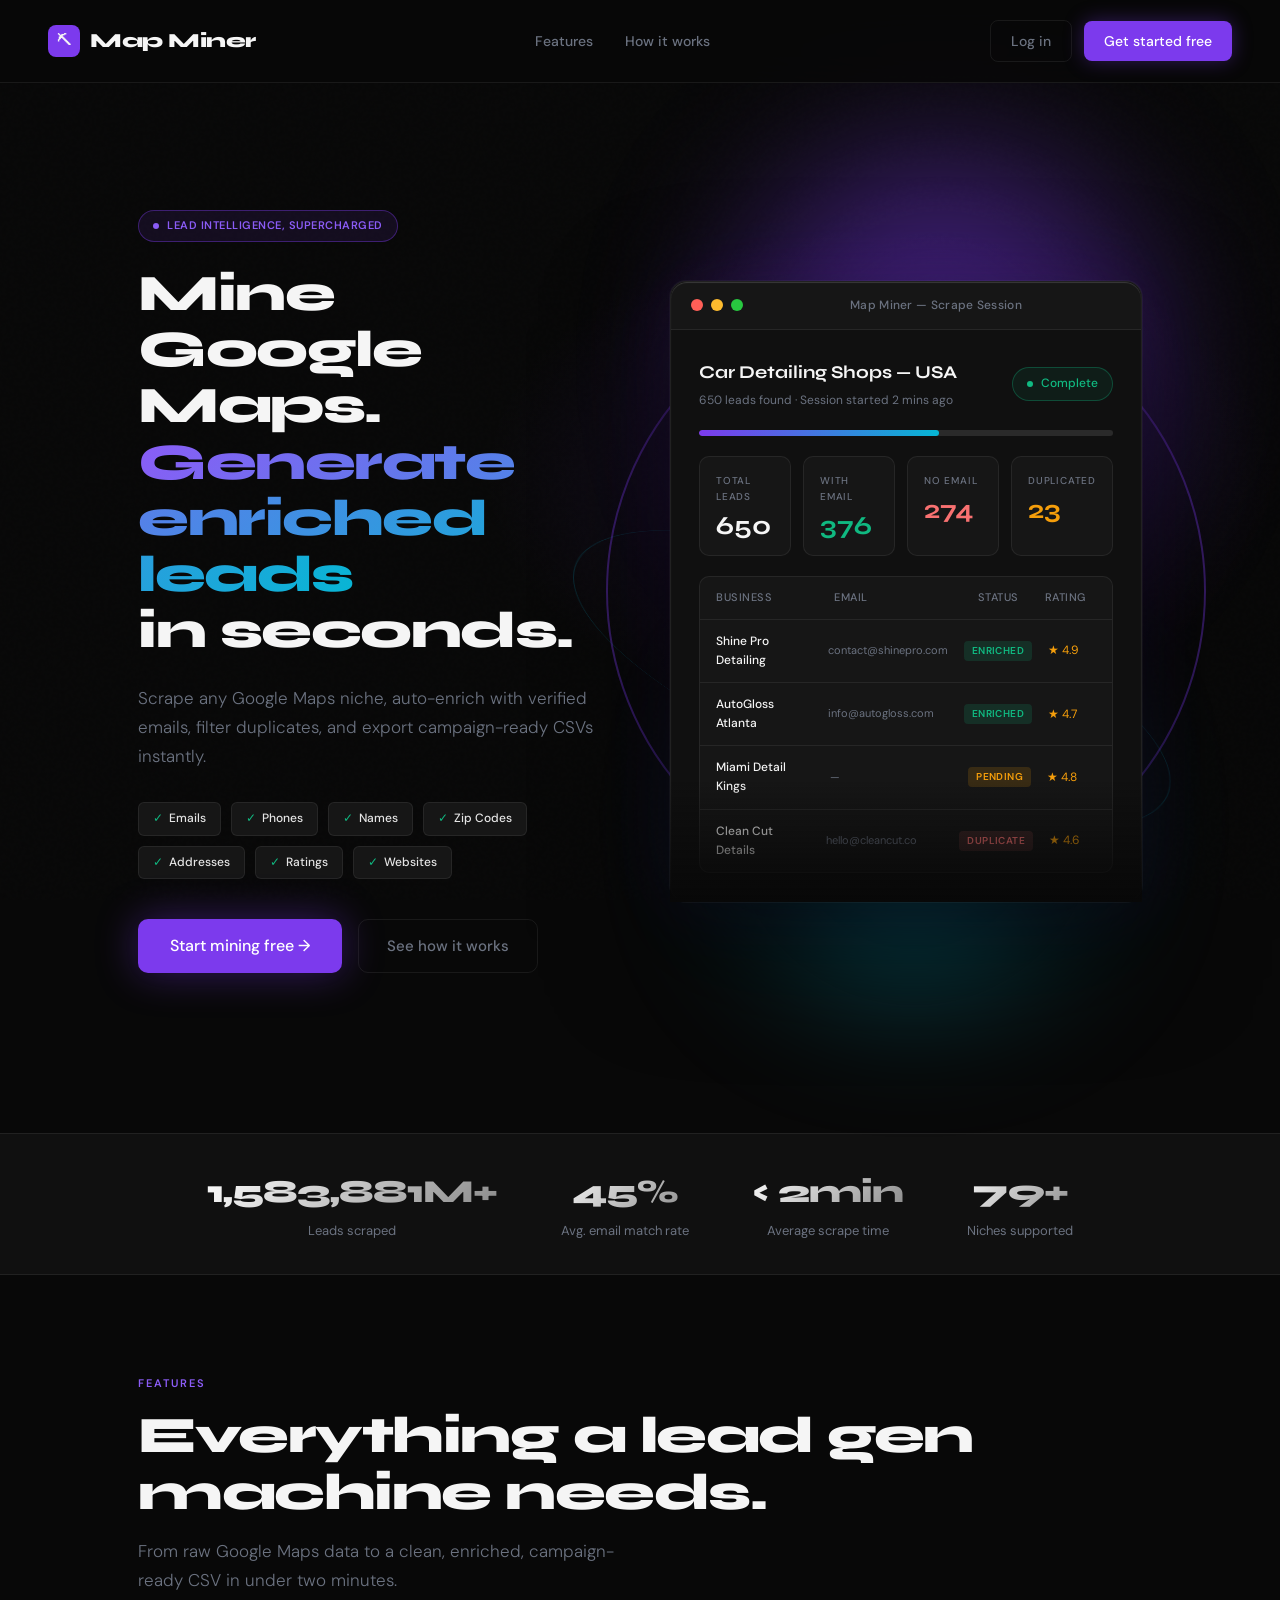
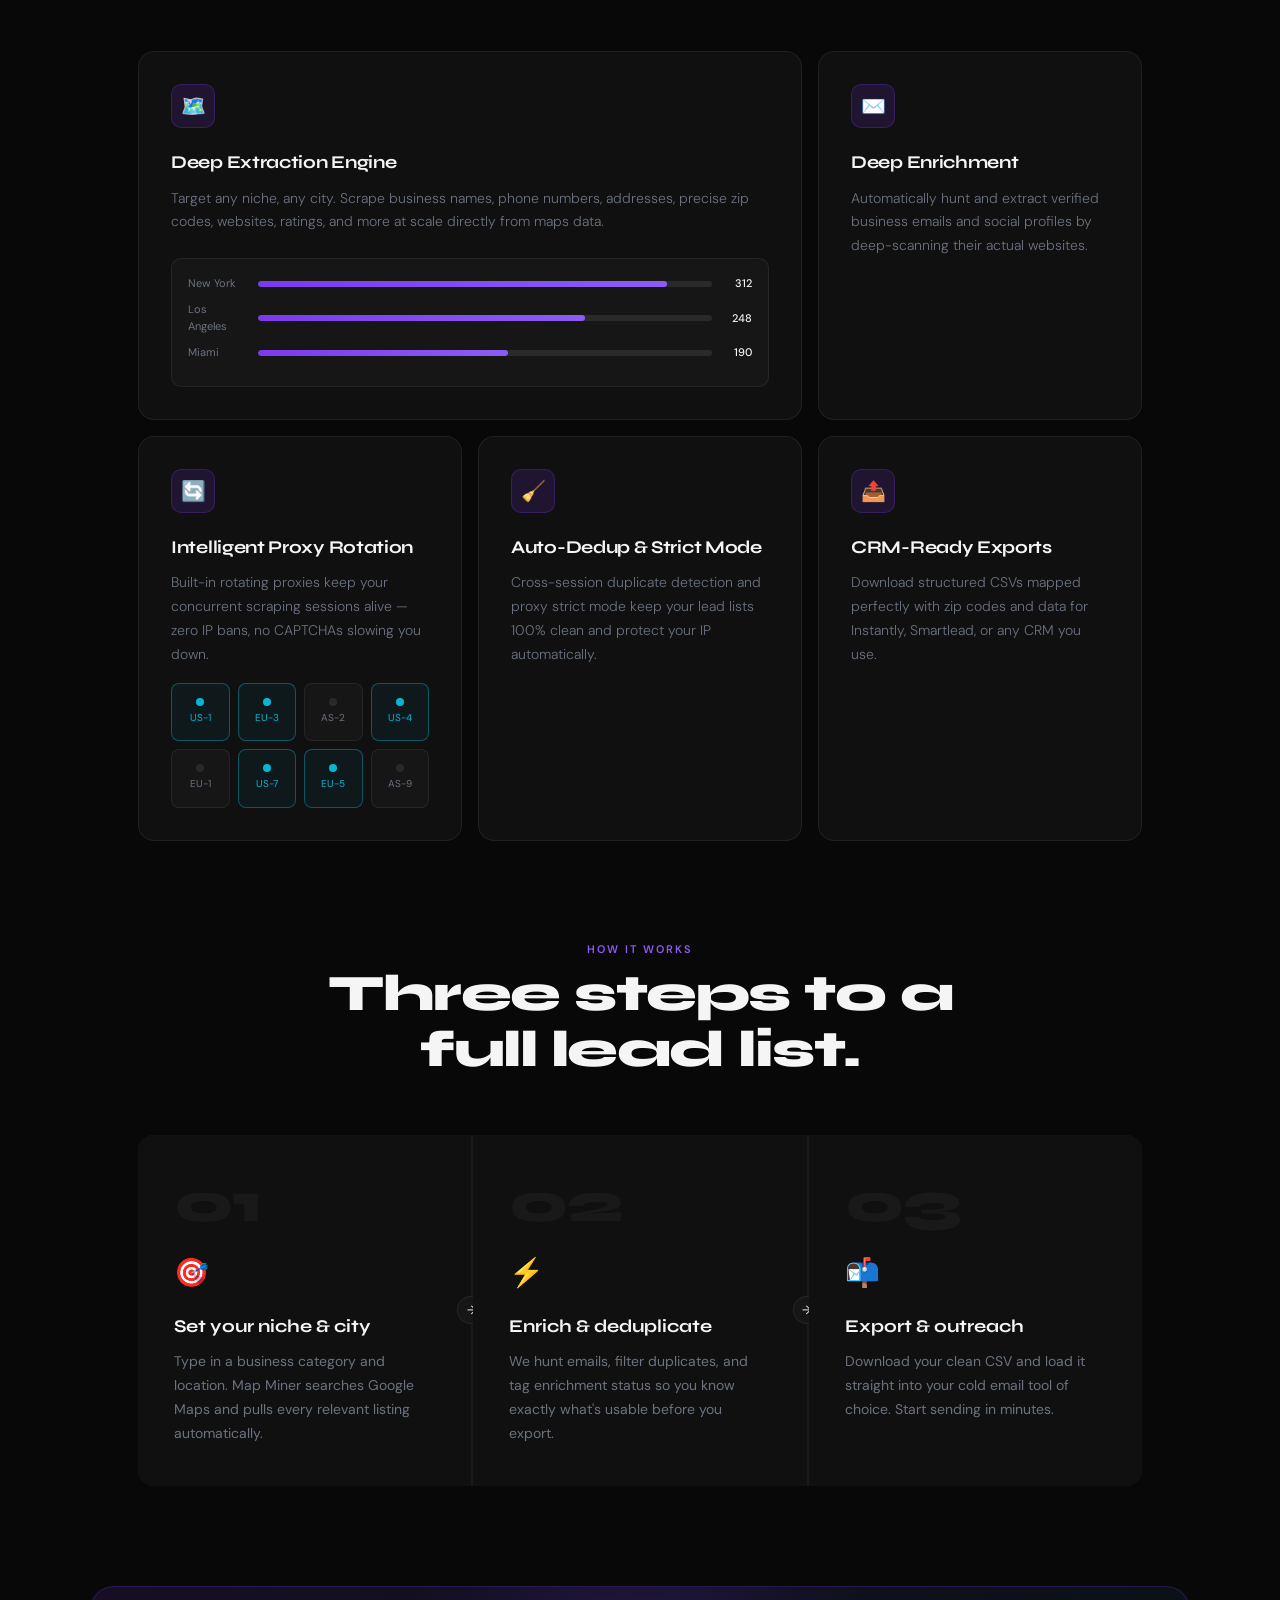
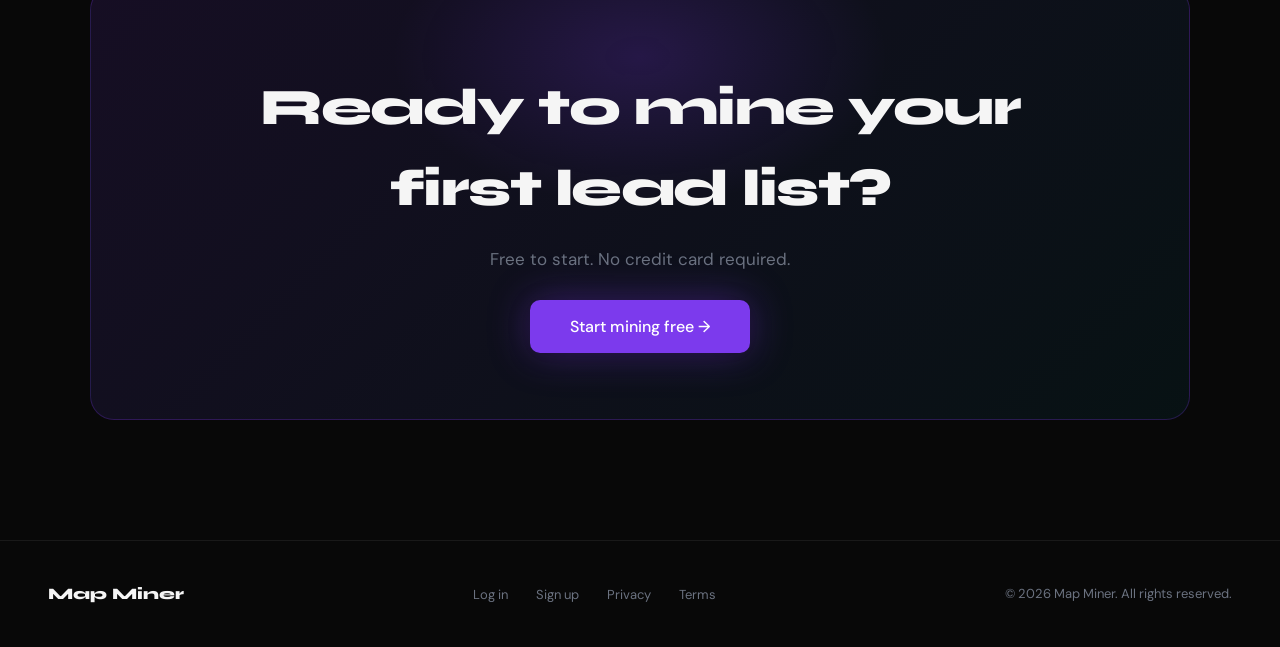
==== index.html @ 83f0d3a1 "Fix: Rename landing.html to index.html at root to resolve Vercel routing conflict" ====
<!DOCTYPE html>
<html lang="en">
<head>
  <meta charset="UTF-8" />
  <meta name="viewport" content="width=device-width, initial-scale=1.0" />
  <title>Map Miner — Lead Intelligence from Google Maps</title>
  <link rel="preconnect" href="https://fonts.googleapis.com" />
  <link rel="preconnect" href="https://fonts.gstatic.com" crossorigin />
  <link href="https://fonts.googleapis.com/css2?family=Syne:wght@400;600;700;800&family=DM+Sans:wght@300;400;500&display=swap" rel="stylesheet" />
  <style>
    *, *::before, *::after { box-sizing: border-box; margin: 0; padding: 0; }

    :root {
      --bg: #080808;
      --surface: #101010;
      --surface2: #161616;
      --border: rgba(255,255,255,0.07);
      --violet: #7c3aed;
      --violet-bright: #8b5cf6;
      --violet-glow: rgba(124, 58, 237, 0.35);
      --cyan: #06b6d4;
      --green: #10b981;
      --red: #f87171;
      --amber: #f59e0b;
      --text: #f5f5f5;
      --muted: #6b7280;
      --subtle: #2a2a2a;
    }

    html { scroll-behavior: smooth; }

    body {
      background: var(--bg);
      color: var(--text);
      font-family: 'DM Sans', sans-serif;
      font-size: 16px;
      line-height: 1.6;
      overflow-x: hidden;
    }

    /* ── NOISE OVERLAY ── */
    body::before {
      content: '';
      position: fixed;
      inset: 0;
      background-image: url("data:image/svg+xml,%3Csvg viewBox='0 0 256 256' xmlns='http://www.w3.org/2000/svg'%3E%3Cfilter id='noise'%3E%3CfeTurbulence type='fractalNoise' baseFrequency='0.9' numOctaves='4' stitchTiles='stitch'/%3E%3C/filter%3E%3Crect width='100%25' height='100%25' filter='url(%23noise)' opacity='0.03'/%3E%3C/svg%3E");
      pointer-events: none;
      z-index: 0;
      opacity: 0.4;
    }

    /* ── NAV ── */
    nav {
      position: fixed;
      top: 0; left: 0; right: 0;
      z-index: 100;
      display: flex;
      align-items: center;
      justify-content: space-between;
      padding: 20px 48px;
      background: rgba(8, 8, 8, 0.8);
      backdrop-filter: blur(20px);
      border-bottom: 1px solid var(--border);
    }

    .nav-logo {
      font-family: 'Syne', sans-serif;
      font-weight: 800;
      font-size: 20px;
      letter-spacing: -0.5px;
      color: var(--text);
      text-decoration: none;
      display: flex;
      align-items: center;
      gap: 10px;
    }

    .nav-logo .logo-mark {
      width: 32px; height: 32px;
      background: var(--violet);
      border-radius: 8px;
      display: flex; align-items: center; justify-content: center;
      font-size: 14px;
    }

    /* LOGO PLACEHOLDER — replace .logo-mark content with <img src="logo.png"> when ready */

    .nav-links {
      display: flex;
      align-items: center;
      gap: 32px;
      list-style: none;
    }

    .nav-links a {
      color: var(--muted);
      text-decoration: none;
      font-size: 14px;
      font-weight: 500;
      transition: color 0.2s;
    }

    .nav-links a:hover { color: var(--text); }

    .nav-cta {
      display: flex;
      align-items: center;
      gap: 12px;
    }

    .btn-ghost {
      padding: 9px 20px;
      border: 1px solid var(--border);
      border-radius: 8px;
      background: transparent;
      color: var(--muted);
      font-size: 14px;
      font-weight: 500;
      cursor: pointer;
      text-decoration: none;
      transition: all 0.2s;
      font-family: 'DM Sans', sans-serif;
    }

    .btn-ghost:hover {
      border-color: rgba(255,255,255,0.2);
      color: var(--text);
    }

    .btn-primary {
      padding: 9px 20px;
      background: var(--violet);
      border: none;
      border-radius: 8px;
      color: #fff;
      font-size: 14px;
      font-weight: 500;
      cursor: pointer;
      text-decoration: none;
      font-family: 'DM Sans', sans-serif;
      transition: all 0.2s;
      box-shadow: 0 0 20px var(--violet-glow);
    }

    .btn-primary:hover {
      background: var(--violet-bright);
      box-shadow: 0 0 32px rgba(139, 92, 246, 0.5);
      transform: translateY(-1px);
    }

    /* ── 3D HERO SHAPES ── */
    .orb {
      position: absolute;
      border-radius: 50%;
      filter: blur(80px);
      z-index: 0;
      opacity: 0.5;
      animation: float 10s ease-in-out infinite;
    }
    .orb-1 { width: 400px; height: 400px; background: var(--violet); top: -100px; right: -100px; animation-delay: 0s; }
    .orb-2 { width: 300px; height: 300px; background: var(--cyan); bottom: 10%; left: -50px; animation-delay: -5s; }
    
    .hero-ring {
      position: absolute;
      width: 600px;
      height: 600px;
      border: 2px solid rgba(124, 58, 237, 0.4);
      border-radius: 50%;
      top: 50%;
      left: 50%;
      transform-style: preserve-3d;
      animation: spinRing 20s linear infinite;
      z-index: 0;
      pointer-events: none;
    }
    
    .hero-ring::before {
      content: '';
      position: absolute;
      inset: -20px;
      border: 1px solid rgba(6, 182, 212, 0.2);
      border-radius: 50%;
      transform: rotateX(70deg) rotateY(20deg) translateZ(-100px);
    }

    @keyframes spinRing {
      0% { transform: translate(-50%, -50%) rotateX(60deg) rotateZ(0deg); }
      100% { transform: translate(-50%, -50%) rotateX(60deg) rotateZ(360deg); }
    }

    @keyframes float {
      0%, 100% { transform: translate(0, 0); }
      50% { transform: translate(30px, -50px); }
    }

    /* ── HERO ── */
    .hero-wrap {
      max-width: 1300px;
      margin: 0 auto;
      padding: 110px 48px 60px;
      position: relative;
    }

    .hero {
      position: relative;
      display: grid;
      grid-template-columns: 1fr 1fr;
      align-items: center;
      gap: 60px;
    }

    /* Radial glow bg */
    .hero-wrap::after {
      content: '';
      position: absolute;
      top: 20%;
      right: 0;
      width: 800px;
      height: 500px;
      background: radial-gradient(ellipse at center, rgba(124,58,237,0.15) 0%, transparent 70%);
      pointer-events: none;
      z-index: -1;
    }

    .hero-content {
      display: flex;
      flex-direction: column;
      align-items: flex-start;
      text-align: left;
      z-index: 10;
    }

    .hero-badge {
      display: inline-flex;
      align-items: center;
      gap: 8px;
      padding: 6px 14px;
      border: 1px solid rgba(124,58,237,0.4);
      border-radius: 100px;
      background: rgba(124,58,237,0.1);
      font-size: 11px;
      font-weight: 600;
      color: var(--violet-bright);
      margin-bottom: 24px;
      letter-spacing: 0.5px;
      text-transform: uppercase;
      opacity: 0;
      animation: fadeUp 0.6s 0.2s forwards;
    }

    .hero-badge .dot {
      width: 6px; height: 6px;
      background: var(--violet-bright);
      border-radius: 50%;
      animation: pulse 2s infinite;
    }

    @keyframes pulse {
      0%, 100% { opacity: 1; transform: scale(1); }
      50% { opacity: 0.5; transform: scale(0.8); }
    }

    h1 {
      font-family: 'Syne', sans-serif;
      font-weight: 800;
      font-size: clamp(36px, 4vw, 56px);
      line-height: 1.1;
      letter-spacing: -1.5px;
      max-width: 600px;
      margin-bottom: 24px;
      opacity: 0;
      animation: fadeUp 0.7s 0.35s forwards;
    }

    h1 .accent {
      background: linear-gradient(135deg, var(--violet-bright), var(--cyan));
      -webkit-background-clip: text;
      -webkit-text-fill-color: transparent;
      background-clip: text;
    }

    .hero-sub {
      font-size: 17px;
      color: var(--muted);
      max-width: 520px;
      line-height: 1.7;
      margin-bottom: 32px;
      font-weight: 300;
      opacity: 0;
      animation: fadeUp 0.7s 0.5s forwards;
    }
    
    .extracted-data-list {
      display: flex;
      flex-wrap: wrap;
      gap: 10px;
      margin-bottom: 40px;
      opacity: 0;
      animation: fadeUp 0.7s 0.6s forwards;
    }

    .extract-pill {
      display: inline-flex;
      align-items: center;
      gap: 6px;
      padding: 6px 14px;
      border-radius: 6px;
      background: var(--surface2);
      border: 1px solid var(--border);
      font-size: 12px;
      color: #e5e5e5;
      font-weight: 500;
      transition: all 0.2s;
    }
    
    .extract-pill .check { color: var(--green); }

    .hero-actions {
      display: flex;
      align-items: center;
      gap: 16px;
      opacity: 0;
      animation: fadeUp 0.7s 0.7s forwards;
    }
    
    .hero-right {
      position: relative;
      width: 100%;
      height: 100%;
      display: flex;
      justify-content: flex-end;
      align-items: center;
    }

    .btn-hero {
      padding: 14px 32px;
      background: var(--violet);
      border: none;
      border-radius: 10px;
      color: #fff;
      font-size: 16px;
      font-weight: 500;
      font-family: 'DM Sans', sans-serif;
      cursor: pointer;
      text-decoration: none;
      transition: all 0.25s;
      box-shadow: 0 0 40px rgba(124, 58, 237, 0.4), 0 4px 20px rgba(0,0,0,0.4);
    }

    .btn-hero:hover {
      background: var(--violet-bright);
      box-shadow: 0 0 60px rgba(139, 92, 246, 0.55), 0 8px 32px rgba(0,0,0,0.4);
      transform: translateY(-2px);
    }

    .btn-hero-outline {
      padding: 14px 28px;
      border: 1px solid var(--border);
      border-radius: 10px;
      color: var(--muted);
      background: transparent;
      font-size: 15px;
      font-weight: 500;
      font-family: 'DM Sans', sans-serif;
      cursor: pointer;
      text-decoration: none;
      transition: all 0.2s;
    }

    .btn-hero-outline:hover {
      color: var(--text);
      border-color: rgba(255,255,255,0.2);
    }

    /* ── HERO MOCKUP ── */
    .hero-mockup {
      width: 100%;
      max-width: 900px;
      opacity: 0;
      animation: fadeUp 0.9s 0.8s forwards;
      position: relative;
      perspective: 1500px; /* For 3D Tilt */
    }
    
    .mockup-floater {
      animation: floatMockup 6s ease-in-out infinite alternate;
      transform-style: preserve-3d;
    }
    
    @keyframes floatMockup {
      0% { transform: translateY(0px) rotateX(2deg) rotateY(-1deg); }
      100% { transform: translateY(-15px) rotateX(-2deg) rotateY(1deg); }
    }

    .mockup-frame {
      background: var(--surface);
      border: 1px solid var(--border);
      border-radius: 16px;
      overflow: hidden;
      box-shadow:
        0 0 0 1px rgba(255,255,255,0.04),
        0 40px 120px rgba(0,0,0,0.8),
        0 0 80px rgba(124, 58, 237, 0.12);
      transform-style: preserve-3d;
      transition: transform 0.1s ease-out;
      transform: rotateX(0) rotateY(0);
      position: relative;
    }

    /* Enhance Glassmorphism */
    .mockup-frame::after {
      content: '';
      position: absolute;
      inset: 0;
      border-radius: 16px;
      box-shadow: inset 0 1px 1px rgba(255, 255, 255, 0.15);
      pointer-events: none;
    }

    .mockup-bar {
      background: var(--surface2);
      border-bottom: 1px solid var(--border);
      padding: 14px 20px;
      display: flex;
      align-items: center;
      gap: 8px;
    }

    .dot-red { width: 12px; height: 12px; border-radius: 50%; background: #ff5f57; }
    .dot-yellow { width: 12px; height: 12px; border-radius: 50%; background: #febc2e; }
    .dot-green { width: 12px; height: 12px; border-radius: 50%; background: #28c840; }

    .mockup-bar-title {
      margin-left: auto;
      margin-right: auto;
      font-size: 12px;
      color: var(--muted);
      font-weight: 500;
      letter-spacing: 0.3px;
    }

    .mockup-body {
      padding: 28px;
      display: flex;
      flex-direction: column;
      gap: 20px;
    }

    .mockup-header-row {
      display: flex;
      align-items: center;
      justify-content: space-between;
    }

    .mockup-title-block h3 {
      font-family: 'Syne', sans-serif;
      font-weight: 700;
      font-size: 18px;
      margin-bottom: 4px;
    }

    .mockup-title-block p {
      font-size: 12px;
      color: var(--muted);
    }

    .mockup-status {
      display: flex;
      align-items: center;
      gap: 8px;
      padding: 6px 14px;
      border-radius: 100px;
      border: 1px solid rgba(16,185,129,0.3);
      background: rgba(16,185,129,0.08);
      font-size: 12px;
      color: var(--green);
      font-weight: 500;
    }

    .mockup-status .live-dot {
      width: 6px; height: 6px;
      border-radius: 50%;
      background: var(--green);
      animation: pulse 1.5s infinite;
    }

    /* Progress bar */
    .mockup-progress-wrap {
      background: var(--subtle);
      border-radius: 100px;
      height: 6px;
      overflow: hidden;
    }

    .mockup-progress-bar {
      height: 100%;
      background: linear-gradient(90deg, var(--violet), var(--cyan));
      border-radius: 100px;
      width: 58%;
      animation: progressGrow 2s 1.5s ease-out forwards;
      transform-origin: left;
    }

    @keyframes progressGrow {
      from { width: 0; }
      to { width: 58%; }
    }

    /* Stats grid */
    .mockup-stats {
      display: grid;
      grid-template-columns: repeat(4, 1fr);
      gap: 12px;
    }

    .stat-card {
      background: var(--surface2);
      border: 1px solid var(--border);
      border-radius: 10px;
      padding: 16px;
    }

    .stat-label {
      font-size: 10px;
      text-transform: uppercase;
      letter-spacing: 0.8px;
      color: var(--muted);
      margin-bottom: 8px;
      font-weight: 500;
    }

    .stat-value {
      font-family: 'Syne', sans-serif;
      font-size: 26px;
      font-weight: 700;
      line-height: 1;
    }

    .stat-value.green { color: var(--green); }
    .stat-value.red { color: var(--red); }
    .stat-value.amber { color: var(--amber); }

    /* Table rows */
    .mockup-table {
      background: var(--surface2);
      border: 1px solid var(--border);
      border-radius: 10px;
      overflow: hidden;
    }

    .table-row {
      display: grid;
      grid-template-columns: 2fr 2.5fr 1fr 1fr;
      gap: 16px;
      padding: 12px 16px;
      border-bottom: 1px solid var(--border);
      font-size: 12px;
      align-items: center;
    }

    .table-row.header {
      color: var(--muted);
      font-weight: 500;
      font-size: 11px;
      text-transform: uppercase;
      letter-spacing: 0.5px;
    }

    .table-row:last-child { border-bottom: none; }

    .row-name { font-weight: 500; color: var(--text); }
    .row-email { color: var(--muted); font-size: 11px; }

    .tag {
      display: inline-block;
      padding: 2px 8px;
      border-radius: 4px;
      font-size: 10px;
      font-weight: 600;
      text-transform: uppercase;
      letter-spacing: 0.4px;
    }
    .tag.enriched { background: rgba(16,185,129,0.15); color: var(--green); }
    .tag.pending { background: rgba(245,158,11,0.15); color: var(--amber); }
    .tag.dupe { background: rgba(248,113,113,0.15); color: var(--red); }

    /* Gradient fade at bottom of mockup */
    .mockup-fade {
      position: absolute;
      bottom: 0; left: 0; right: 0;
      height: 120px;
      background: linear-gradient(to top, var(--bg), transparent);
      border-radius: 0 0 16px 16px;
      pointer-events: none;
    }

    /* ── STATS BAR ── */
    .stats-bar {
      padding: 32px 48px;
      border-top: 1px solid var(--border);
      border-bottom: 1px solid var(--border);
      display: flex;
      align-items: center;
      justify-content: center;
      gap: 64px;
      background: var(--surface);
    }

    .stat-item {
      text-align: center;
      opacity: 0;
    }

    .stat-item.visible { animation: fadeUp 0.5s forwards; }

    .stat-num {
      font-family: 'Syne', sans-serif;
      font-size: 32px;
      font-weight: 800;
      letter-spacing: -1px;
      background: linear-gradient(135deg, #fff 0%, rgba(255,255,255,0.5) 100%);
      -webkit-background-clip: text;
      -webkit-text-fill-color: transparent;
      background-clip: text;
    }

    .stat-desc {
      font-size: 13px;
      color: var(--muted);
      margin-top: 4px;
    }

    /* ── SECTIONS ── */
    section {
      padding: 100px 48px;
      max-width: 1100px;
      margin: 0 auto;
      position: relative;
    }

    .section-label {
      font-size: 11px;
      font-weight: 600;
      text-transform: uppercase;
      letter-spacing: 2px;
      color: var(--violet-bright);
      margin-bottom: 16px;
    }

    .section-title {
      font-family: 'Syne', sans-serif;
      font-size: clamp(32px, 4vw, 52px);
      font-weight: 800;
      letter-spacing: -1.5px;
      line-height: 1.1;
      margin-bottom: 16px;
    }

    .section-sub {
      color: var(--muted);
      font-size: 17px;
      max-width: 480px;
      line-height: 1.7;
      font-weight: 300;
    }

    /* ── BENTO GRID ── */
    .bento {
      display: grid;
      grid-template-columns: repeat(3, 1fr);
      grid-template-rows: auto auto;
      gap: 16px;
      margin-top: 56px;
    }

    .bento-card {
      background: var(--surface);
      border: 1px solid var(--border);
      border-radius: 16px;
      padding: 32px;
      position: relative;
      overflow: hidden;
      cursor: default;
      transition: border-color 0.3s, transform 0.3s;
      opacity: 0;
    }

    .bento-card.visible { animation: fadeUp 0.6s forwards; }

    .bento-card:hover {
      border-color: rgba(124, 58, 237, 0.35);
      transform: translateY(-3px);
    }

    .bento-card::before {
      content: '';
      position: absolute;
      inset: 0;
      background: radial-gradient(ellipse at top left, rgba(124,58,237,0.06) 0%, transparent 60%);
      opacity: 0;
      transition: opacity 0.3s;
    }

    .bento-card:hover::before { opacity: 1; }

    .bento-card.wide { grid-column: span 2; }
    .bento-card.tall { grid-row: span 2; }

    .bento-icon {
      width: 44px; height: 44px;
      background: rgba(124,58,237,0.15);
      border: 1px solid rgba(124,58,237,0.25);
      border-radius: 10px;
      display: flex; align-items: center; justify-content: center;
      font-size: 20px;
      margin-bottom: 20px;
    }

    .bento-card h3 {
      font-family: 'Syne', sans-serif;
      font-size: 18px;
      font-weight: 700;
      margin-bottom: 10px;
      letter-spacing: -0.3px;
    }

    .bento-card p {
      font-size: 14px;
      color: var(--muted);
      line-height: 1.7;
      font-weight: 300;
    }

    /* Inline mini-viz inside bento */
    .bento-viz {
      margin-top: 24px;
      background: var(--surface2);
      border-radius: 10px;
      padding: 16px;
      border: 1px solid var(--border);
    }

    .mini-bar-row {
      display: flex;
      align-items: center;
      gap: 10px;
      margin-bottom: 8px;
    }

    .mini-bar-label { font-size: 11px; color: var(--muted); width: 60px; flex-shrink: 0; }

    .mini-bar-track {
      flex: 1;
      height: 6px;
      background: var(--subtle);
      border-radius: 100px;
      overflow: hidden;
    }

    .mini-bar-fill {
      height: 100%;
      border-radius: 100px;
    }

    .mini-bar-val { font-size: 11px; color: var(--text); font-weight: 500; width: 30px; text-align: right; }

    /* Proxy grid */
    .proxy-grid {
      margin-top: 20px;
      display: grid;
      grid-template-columns: repeat(4, 1fr);
      gap: 8px;
    }

    .proxy-node {
      aspect-ratio: 1;
      background: var(--surface2);
      border: 1px solid var(--border);
      border-radius: 8px;
      display: flex;
      flex-direction: column;
      align-items: center;
      justify-content: center;
      font-size: 10px;
      color: var(--muted);
      gap: 4px;
      transition: all 0.3s;
    }

    .proxy-node.active {
      border-color: rgba(6,182,212,0.4);
      background: rgba(6,182,212,0.05);
      color: var(--cyan);
    }

    .proxy-dot {
      width: 8px; height: 8px;
      border-radius: 50%;
      background: var(--subtle);
    }

    .proxy-node.active .proxy-dot { background: var(--cyan); }

    /* ── HOW IT WORKS ── */
    .how-section {
      padding: 0 48px 100px;
      max-width: 1100px;
      margin: 0 auto;
    }

    .steps {
      display: grid;
      grid-template-columns: repeat(3, 1fr);
      gap: 2px;
      margin-top: 56px;
      background: var(--border);
      border-radius: 16px;
      overflow: hidden;
    }

    .step {
      background: var(--surface);
      padding: 40px 36px;
      position: relative;
      opacity: 0;
    }

    .step.visible { animation: fadeUp 0.5s forwards; }

    .step-num {
      font-family: 'Syne', sans-serif;
      font-size: 56px;
      font-weight: 800;
      color: rgba(255,255,255,0.04);
      line-height: 1;
      margin-bottom: 20px;
      letter-spacing: -2px;
    }

    .step-icon {
      font-size: 28px;
      margin-bottom: 16px;
    }

    .step h3 {
      font-family: 'Syne', sans-serif;
      font-size: 18px;
      font-weight: 700;
      margin-bottom: 10px;
    }

    .step p {
      font-size: 14px;
      color: var(--muted);
      line-height: 1.7;
    }

    .step-arrow {
      position: absolute;
      top: 50%;
      right: -14px;
      transform: translateY(-50%);
      width: 28px; height: 28px;
      background: var(--surface2);
      border: 1px solid var(--border);
      border-radius: 50%;
      display: flex; align-items: center; justify-content: center;
      font-size: 12px;
      z-index: 2;
    }

    /* ── CTA BLOCK ── */
    .cta-section {
      padding: 0 48px 120px;
    }

    .cta-block {
      max-width: 1100px;
      margin: 0 auto;
      background: linear-gradient(135deg, rgba(124,58,237,0.12) 0%, rgba(6,182,212,0.06) 100%);
      border: 1px solid rgba(124,58,237,0.25);
      border-radius: 24px;
      padding: 80px 64px;
      text-align: center;
      position: relative;
      overflow: hidden;
    }

    .cta-block::before {
      content: '';
      position: absolute;
      top: -80px; left: 50%;
      transform: translateX(-50%);
      width: 500px; height: 300px;
      background: radial-gradient(ellipse, rgba(124,58,237,0.2) 0%, transparent 70%);
    }

    .cta-block h2 {
      font-family: 'Syne', sans-serif;
      font-size: clamp(32px, 4vw, 52px);
      font-weight: 800;
      letter-spacing: -1.5px;
      margin-bottom: 16px;
      position: relative;
    }

    .cta-block p {
      color: var(--muted);
      font-size: 17px;
      margin-bottom: 40px;
      position: relative;
    }

    .cta-block .btn-hero { position: relative; font-size: 16px; padding: 16px 40px; }

    /* ── FOOTER ── */
    footer {
      border-top: 1px solid var(--border);
      padding: 40px 48px;
      display: flex;
      align-items: center;
      justify-content: space-between;
    }

    .footer-logo {
      font-family: 'Syne', sans-serif;
      font-weight: 800;
      font-size: 16px;
      color: var(--text);
    }

    .footer-links {
      display: flex;
      gap: 28px;
      list-style: none;
    }

    .footer-links a {
      font-size: 13px;
      color: var(--muted);
      text-decoration: none;
      transition: color 0.2s;
    }

    .footer-links a:hover { color: var(--text); }

    .footer-copy {
      font-size: 13px;
      color: var(--muted);
    }

    /* ── ANIMATIONS ── */
    @keyframes fadeUp {
      from { opacity: 0; transform: translateY(20px); }
      to { opacity: 1; transform: translateY(0); }
    }

    /* ── RESPONSIVE ── */
    @media (max-width: 1100px) {
      .hero {
        grid-template-columns: 1fr;
        text-align: center;
      }
      .hero-content {
        align-items: center;
        text-align: center;
      }
      .hero-right {
        justify-content: center;
      }
      .extracted-data-list {
        justify-content: center;
      }
    }
    @media (max-width: 900px) {
      nav { padding: 16px 24px; }
      .nav-links { display: none; }
      .hero-wrap { padding: 120px 24px 60px; }
      .hero { gap: 40px; min-height: auto; }
      section, .how-section, .cta-section { padding-left: 24px; padding-right: 24px; }
      .bento { grid-template-columns: 1fr; }
      .bento-card.wide { grid-column: span 1; }
      .steps { grid-template-columns: 1fr; }
      .mockup-stats { grid-template-columns: repeat(2, 1fr); }
      .table-row { grid-template-columns: 1fr 1fr; }
      .stats-bar { gap: 32px; flex-wrap: wrap; padding: 32px 24px; }
      footer { flex-direction: column; gap: 24px; text-align: center; }
    }
  </style>
</head>
<body>

  <!-- NAV -->
  <nav>
    <a href="#" class="nav-logo">
      <!-- LOGO PLACEHOLDER: replace .logo-mark with <img src="logo.svg" width="32" height="32"> -->
      <span class="logo-mark">⛏</span>
      Map Miner
    </a>
    <ul class="nav-links">
      <li><a href="#features">Features</a></li>
      <li><a href="#how">How it works</a></li>
    </ul>
    <div class="nav-cta">
      <a href="/api/auth/login" class="btn-ghost">Log in</a>
      <a href="/api/auth/login" class="btn-primary">Get started free</a>
    </div>
  </nav>

  <!-- HERO -->
  <div class="hero-wrap">
  <section class="hero">
    
    <div class="hero-content">
      <div class="hero-badge">
        <span class="dot"></span>
        Lead intelligence, supercharged
      </div>

      <h1>Mine Google Maps.<br><span class="accent">Generate enriched leads</span><br>in seconds.</h1>

      <p class="hero-sub">
        Scrape any Google Maps niche, auto-enrich with verified emails, filter duplicates, and export campaign-ready CSVs instantly.
      </p>

      <div class="extracted-data-list">
        <span class="extract-pill"><span class="check">✓</span> Emails</span>
        <span class="extract-pill"><span class="check">✓</span> Phones</span>
        <span class="extract-pill"><span class="check">✓</span> Names</span>
        <span class="extract-pill"><span class="check">✓</span> Zip Codes</span>
        <span class="extract-pill"><span class="check">✓</span> Addresses</span>
        <span class="extract-pill"><span class="check">✓</span> Ratings</span>
        <span class="extract-pill"><span class="check">✓</span> Websites</span>
      </div>

      <div class="hero-actions">
        <a href="/api/auth/login" class="btn-hero">Start mining free →</a>
        <a href="#features" class="btn-hero-outline">See how it works</a>
      </div>
    </div> <!-- /hero-content -->

    <!-- STYLIZED APP MOCKUP & 3D RIGHT SIDE -->
    <div class="hero-right">
      <!-- 3D Hero BG Shapes -->
      <div class="hero-ring" style="top:50%; left:50%; margin-top:-300px; margin-left:-300px;"></div>
      <div class="orb orb-1" style="top:-50px; right:0;"></div>
      <div class="orb orb-2" style="bottom:0; left:20%;"></div>

      <div class="hero-mockup" style="margin: 0; right: 0;">
      <div class="mockup-floater">
        <div class="mockup-frame">
        <div class="mockup-bar">
          <span class="dot-red"></span>
          <span class="dot-yellow"></span>
          <span class="dot-green"></span>
          <span class="mockup-bar-title">Map Miner — Scrape Session</span>
        </div>
        <div class="mockup-body">
          <div class="mockup-header-row">
            <div class="mockup-title-block">
              <h3>Car Detailing Shops — USA</h3>
              <p>650 leads found · Session started 2 mins ago</p>
            </div>
            <div class="mockup-status">
              <span class="live-dot"></span>
              Complete
            </div>
          </div>
          <div class="mockup-progress-wrap">
            <div class="mockup-progress-bar"></div>
          </div>
          <div class="mockup-stats">
            <div class="stat-card">
              <div class="stat-label">Total Leads</div>
              <div class="stat-value">650</div>
            </div>
            <div class="stat-card">
              <div class="stat-label">With Email</div>
              <div class="stat-value green">376</div>
            </div>
            <div class="stat-card">
              <div class="stat-label">No Email</div>
              <div class="stat-value red">274</div>
            </div>
            <div class="stat-card">
              <div class="stat-label">Duplicated</div>
              <div class="stat-value amber">23</div>
            </div>
          </div>
          <div class="mockup-table">
            <div class="table-row header">
              <span>Business</span>
              <span>Email</span>
              <span>Status</span>
              <span>Rating</span>
            </div>
            <div class="table-row">
              <span class="row-name">Shine Pro Detailing</span>
              <span class="row-email">contact@shinepro.com</span>
              <span><span class="tag enriched">Enriched</span></span>
              <span style="color:var(--amber);font-size:12px;">★ 4.9</span>
            </div>
            <div class="table-row">
              <span class="row-name">AutoGloss Atlanta</span>
              <span class="row-email">info@autogloss.com</span>
              <span><span class="tag enriched">Enriched</span></span>
              <span style="color:var(--amber);font-size:12px;">★ 4.7</span>
            </div>
            <div class="table-row">
              <span class="row-name">Miami Detail Kings</span>
              <span class="row-email">—</span>
              <span><span class="tag pending">Pending</span></span>
              <span style="color:var(--amber);font-size:12px;">★ 4.8</span>
            </div>
            <div class="table-row">
              <span class="row-name">Clean Cut Details</span>
              <span class="row-email">hello@cleancut.co</span>
              <span><span class="tag dupe">Duplicate</span></span>
              <span style="color:var(--amber);font-size:12px;">★ 4.6</span>
            </div>
          </div>
        </div>
      </div>
      </div> <!-- /mockup-floater -->
      <div class="mockup-fade" style="border-radius:0;"></div>
      </div> <!-- /hero-mockup -->
    </div> <!-- /hero-right -->
  </section>
  </div> <!-- /hero-wrap -->

  <!-- STATS BAR -->
  <div class="stats-bar">
    <div class="stat-item">
      <div class="stat-num">2M+</div>
      <div class="stat-desc">Leads scraped</div>
    </div>
    <div class="stat-item" style="animation-delay:0.1s">
      <div class="stat-num">58%</div>
      <div class="stat-desc">Avg. email match rate</div>
    </div>
    <div class="stat-item" style="animation-delay:0.2s">
      <div class="stat-num">< 2min</div>
      <div class="stat-desc">Average scrape time</div>
    </div>
    <div class="stat-item" style="animation-delay:0.3s">
      <div class="stat-num">100+</div>
      <div class="stat-desc">Niches supported</div>
    </div>
  </div>

  <!-- FEATURES -->
  <section id="features">
    <div class="section-label">Features</div>
    <h2 class="section-title">Everything a lead gen<br>machine needs.</h2>
    <p class="section-sub">From raw Google Maps data to a clean, enriched, campaign-ready CSV in under two minutes.</p>

    <div class="bento">

      <!-- Card 1: Scraping -->
      <div class="bento-card wide">
        <div class="bento-icon">🗺️</div>
        <h3>Deep Extraction Engine</h3>
        <p>Target any niche, any city. Scrape business names, phone numbers, addresses, precise zip codes, websites, ratings, and more at scale directly from maps data.</p>
        <div class="bento-viz">
          <div class="mini-bar-row">
            <span class="mini-bar-label">New York</span>
            <div class="mini-bar-track"><div class="mini-bar-fill" style="width:90%;background:linear-gradient(90deg,var(--violet),var(--violet-bright));"></div></div>
            <span class="mini-bar-val">312</span>
          </div>
          <div class="mini-bar-row">
            <span class="mini-bar-label">Los Angeles</span>
            <div class="mini-bar-track"><div class="mini-bar-fill" style="width:72%;background:linear-gradient(90deg,var(--violet),var(--violet-bright));"></div></div>
            <span class="mini-bar-val">248</span>
          </div>
          <div class="mini-bar-row">
            <span class="mini-bar-label">Miami</span>
            <div class="mini-bar-track"><div class="mini-bar-fill" style="width:55%;background:linear-gradient(90deg,var(--violet),var(--violet-bright));"></div></div>
            <span class="mini-bar-val">190</span>
          </div>
        </div>
      </div>

      <!-- Card 2: Email Enrichment -->
      <div class="bento-card">
        <div class="bento-icon">✉️</div>
        <h3>Deep Enrichment</h3>
        <p>Automatically hunt and extract verified business emails and social profiles by deep-scanning their actual websites.</p>
      </div>

      <!-- Card 3: Proxy Rotation -->
      <div class="bento-card">
        <div class="bento-icon">🔄</div>
        <h3>Intelligent Proxy Rotation</h3>
        <p>Built-in rotating proxies keep your concurrent scraping sessions alive — zero IP bans, no CAPTCHAs slowing you down.</p>
        <div class="proxy-grid" style="margin-top:16px;">
          <div class="proxy-node active"><div class="proxy-dot"></div>US-1</div>
          <div class="proxy-node active"><div class="proxy-dot"></div>EU-3</div>
          <div class="proxy-node"><div class="proxy-dot"></div>AS-2</div>
          <div class="proxy-node active"><div class="proxy-dot"></div>US-4</div>
          <div class="proxy-node"><div class="proxy-dot"></div>EU-1</div>
          <div class="proxy-node active"><div class="proxy-dot"></div>US-7</div>
          <div class="proxy-node active"><div class="proxy-dot"></div>EU-5</div>
          <div class="proxy-node"><div class="proxy-dot"></div>AS-9</div>
        </div>
      </div>

      <!-- Card 4: Deduplication -->
      <div class="bento-card">
        <div class="bento-icon">🧹</div>
        <h3>Auto-Dedup & Strict Mode</h3>
        <p>Cross-session duplicate detection and proxy strict mode keep your lead lists 100% clean and protect your IP automatically.</p>
      </div>

      <!-- Card 5: Export -->
      <div class="bento-card">
        <div class="bento-icon">📤</div>
        <h3>CRM-Ready Exports</h3>
        <p>Download structured CSVs mapped perfectly with zip codes and data for Instantly, Smartlead, or any CRM you use.</p>
      </div>

    </div>
  </section>

  <!-- HOW IT WORKS -->
  <div class="how-section" id="how">
    <div style="text-align:center;margin-bottom:8px;" class="section-label">How it works</div>
    <h2 class="section-title" style="text-align:center;">Three steps to a<br>full lead list.</h2>

    <div class="steps">
      <div class="step">
        <div class="step-num">01</div>
        <div class="step-icon">🎯</div>
        <h3>Set your niche & city</h3>
        <p>Type in a business category and location. Map Miner searches Google Maps and pulls every relevant listing automatically.</p>
        <div class="step-arrow">→</div>
      </div>
      <div class="step" style="animation-delay:0.15s">
        <div class="step-num">02</div>
        <div class="step-icon">⚡</div>
        <h3>Enrich & deduplicate</h3>
        <p>We hunt emails, filter duplicates, and tag enrichment status so you know exactly what's usable before you export.</p>
        <div class="step-arrow">→</div>
      </div>
      <div class="step" style="animation-delay:0.3s">
        <div class="step-num">03</div>
        <div class="step-icon">📬</div>
        <h3>Export & outreach</h3>
        <p>Download your clean CSV and load it straight into your cold email tool of choice. Start sending in minutes.</p>
      </div>
    </div>
  </div>

  <!-- CTA -->
  <div class="cta-section">
    <div class="cta-block">
      <h2>Ready to mine your<br>first lead list?</h2>
      <p>Free to start. No credit card required.</p>
      <a href="/signup" class="btn-hero">Start mining free →</a>
    </div>
  </div>

  <!-- FOOTER -->
  <footer>
    <div class="footer-logo">Map Miner</div>
    <ul class="footer-links">
      <li><a href="/login">Log in</a></li>
      <li><a href="/signup">Sign up</a></li>
      <li><a href="#">Privacy</a></li>
      <li><a href="#">Terms</a></li>
    </ul>
    <div class="footer-copy">© 2026 Map Miner. All rights reserved.</div>
  </footer>


  <script>
    // Scroll-reveal
    const observer = new IntersectionObserver((entries) => {
      entries.forEach((entry, i) => {
        if (entry.isIntersecting) {
          entry.target.classList.add('visible');
          observer.unobserve(entry.target);
        }
      });
    }, { threshold: 0.12 });

    document.querySelectorAll('.bento-card, .step, .stat-item').forEach(el => observer.observe(el));

    // 3D Hero Mockup Tilt
    const heroMockup = document.querySelector('.hero-mockup');
    const mockupFrame = document.querySelector('.mockup-frame');
    if (heroMockup && mockupFrame) {
      document.addEventListener('mousemove', (e) => {
        // Only tilt if looking at the hero section
        const rect = heroMockup.getBoundingClientRect();
        if (rect.top < window.innerHeight && rect.bottom > 0) {
          const x = (window.innerWidth / 2 - e.pageX) / 40; // max ~25 deg
          const y = (window.innerHeight / 2 - e.pageY) / 40;
          mockupFrame.style.transform = `rotateY(${-x}deg) rotateX(${y}deg)`;
        }
      });
      // Reset when leaving window
      document.addEventListener('mouseleave', () => {
        mockupFrame.style.transform = `rotateY(0deg) rotateX(0deg)`;
      });
    }

    // Mouse-track glow on bento cards
    document.querySelectorAll('.bento-card').forEach(card => {
      card.addEventListener('mousemove', (e) => {
        const rect = card.getBoundingClientRect();
        const x = ((e.clientX - rect.left) / rect.width * 100).toFixed(1);
        const y = ((e.clientY - rect.top) / rect.height * 100).toFixed(1);
        card.style.setProperty('--mx', x + '%');
        card.style.setProperty('--my', y + '%');
        card.style.background = `radial-gradient(circle at ${x}% ${y}%, rgba(124,58,237,0.08) 0%, var(--surface) 60%)`;
      });
      card.addEventListener('mouseleave', () => {
        card.style.background = '';
      });
    });

    // Animate stats numbers
    function animateNum(el, target, suffix = '') {
      let start = 0;
      const dur = 1800;
      const step = (ts) => {
        if (!start) start = ts;
        const progress = Math.min((ts - start) / dur, 1);
        const ease = 1 - Math.pow(1 - progress, 3);
        el.textContent = Math.floor(ease * target).toLocaleString() + suffix;
        if (progress < 1) requestAnimationFrame(step);
      };
      requestAnimationFrame(step);
    }

    const statsObs = new IntersectionObserver((entries) => {
      entries.forEach(entry => {
        if (entry.isIntersecting) {
          const nums = entry.target.querySelectorAll('.stat-num');
          nums.forEach(n => {
            const txt = n.textContent.trim();
            if (txt === '2M+') { n.textContent = '0'; animateNum(n, 2000000, 'M+'); setTimeout(() => { n.textContent = '2M+'; }, 1850); }
            else if (txt === '58%') { n.textContent = '0%'; animateNum(n, 58, '%'); }
            else if (txt === '< 2min') {} // keep as is
            else if (txt === '100+') { n.textContent = '0'; animateNum(n, 100, '+'); }
          });
          statsObs.unobserve(entry.target);
        }
      });
    }, { threshold: 0.5 });

    const statsBar = document.querySelector('.stats-bar');
    if (statsBar) statsObs.observe(statsBar);
  </script>
</body>
</html>
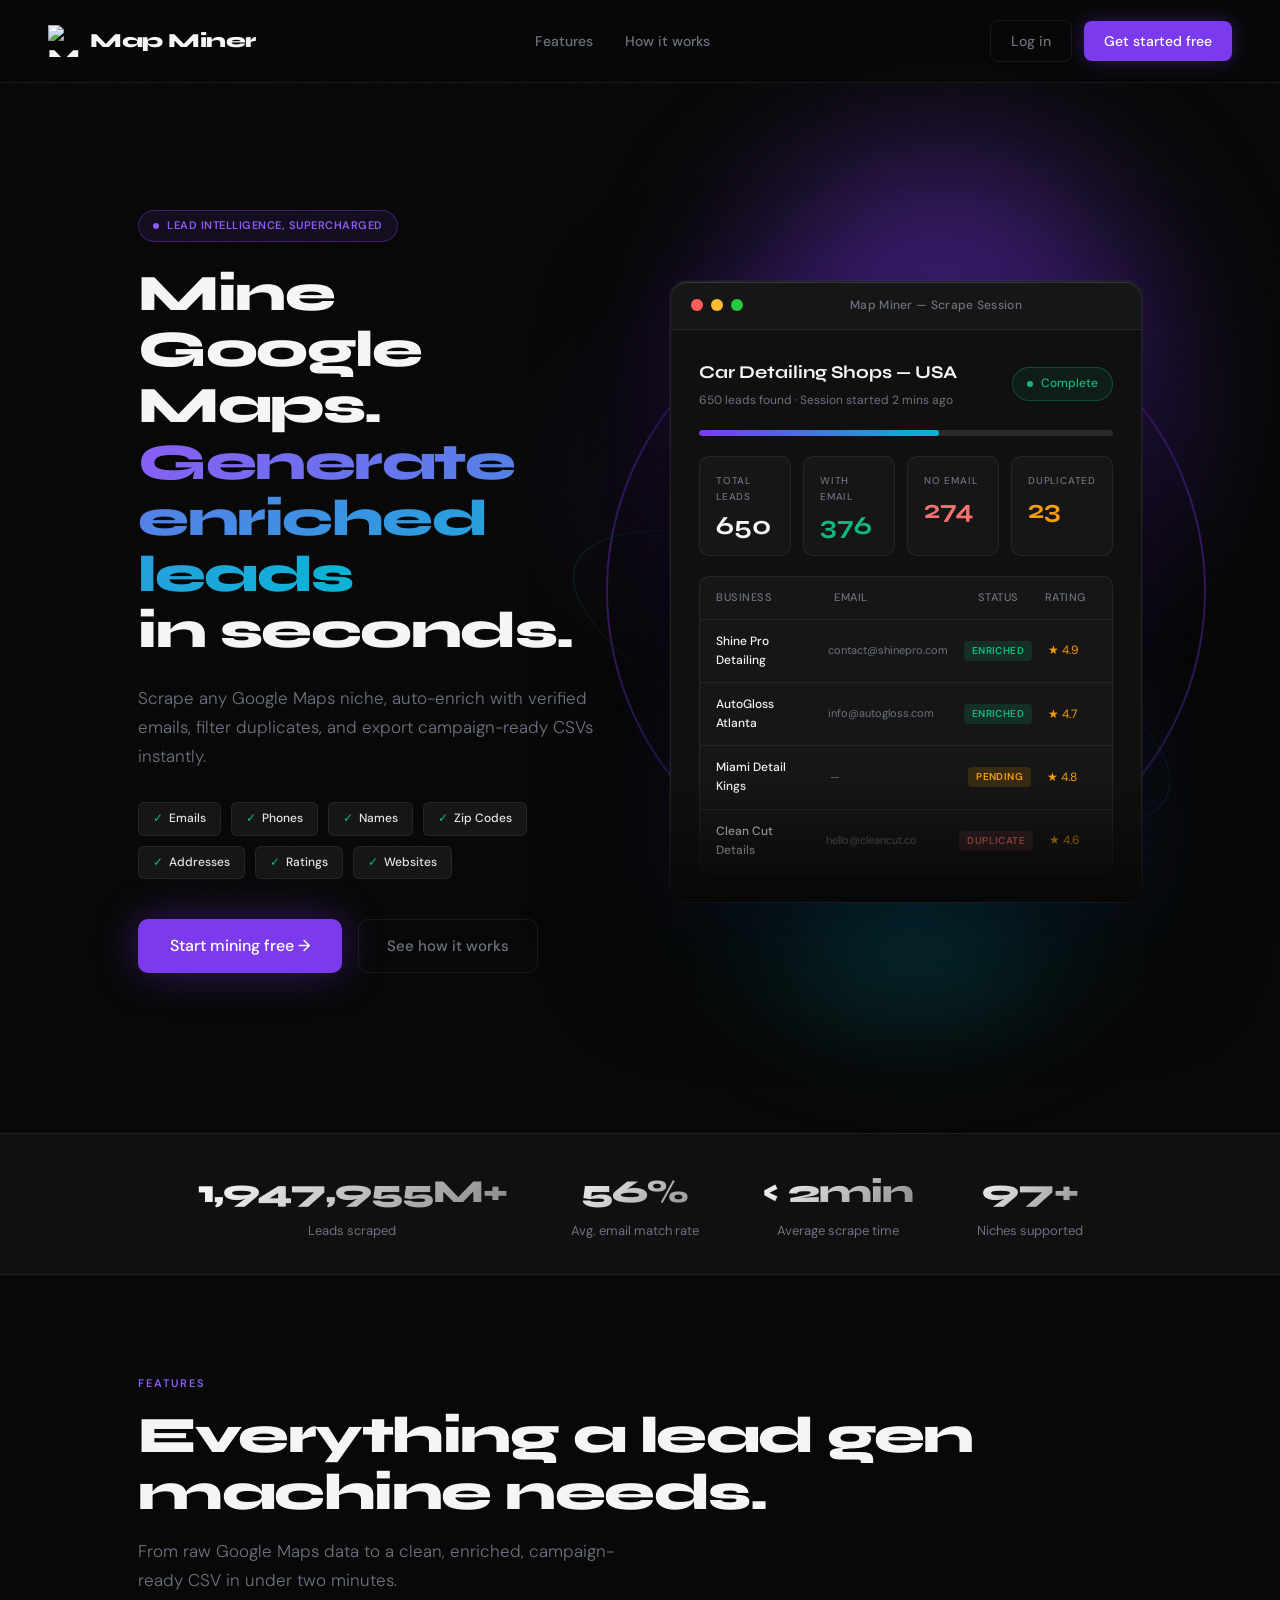
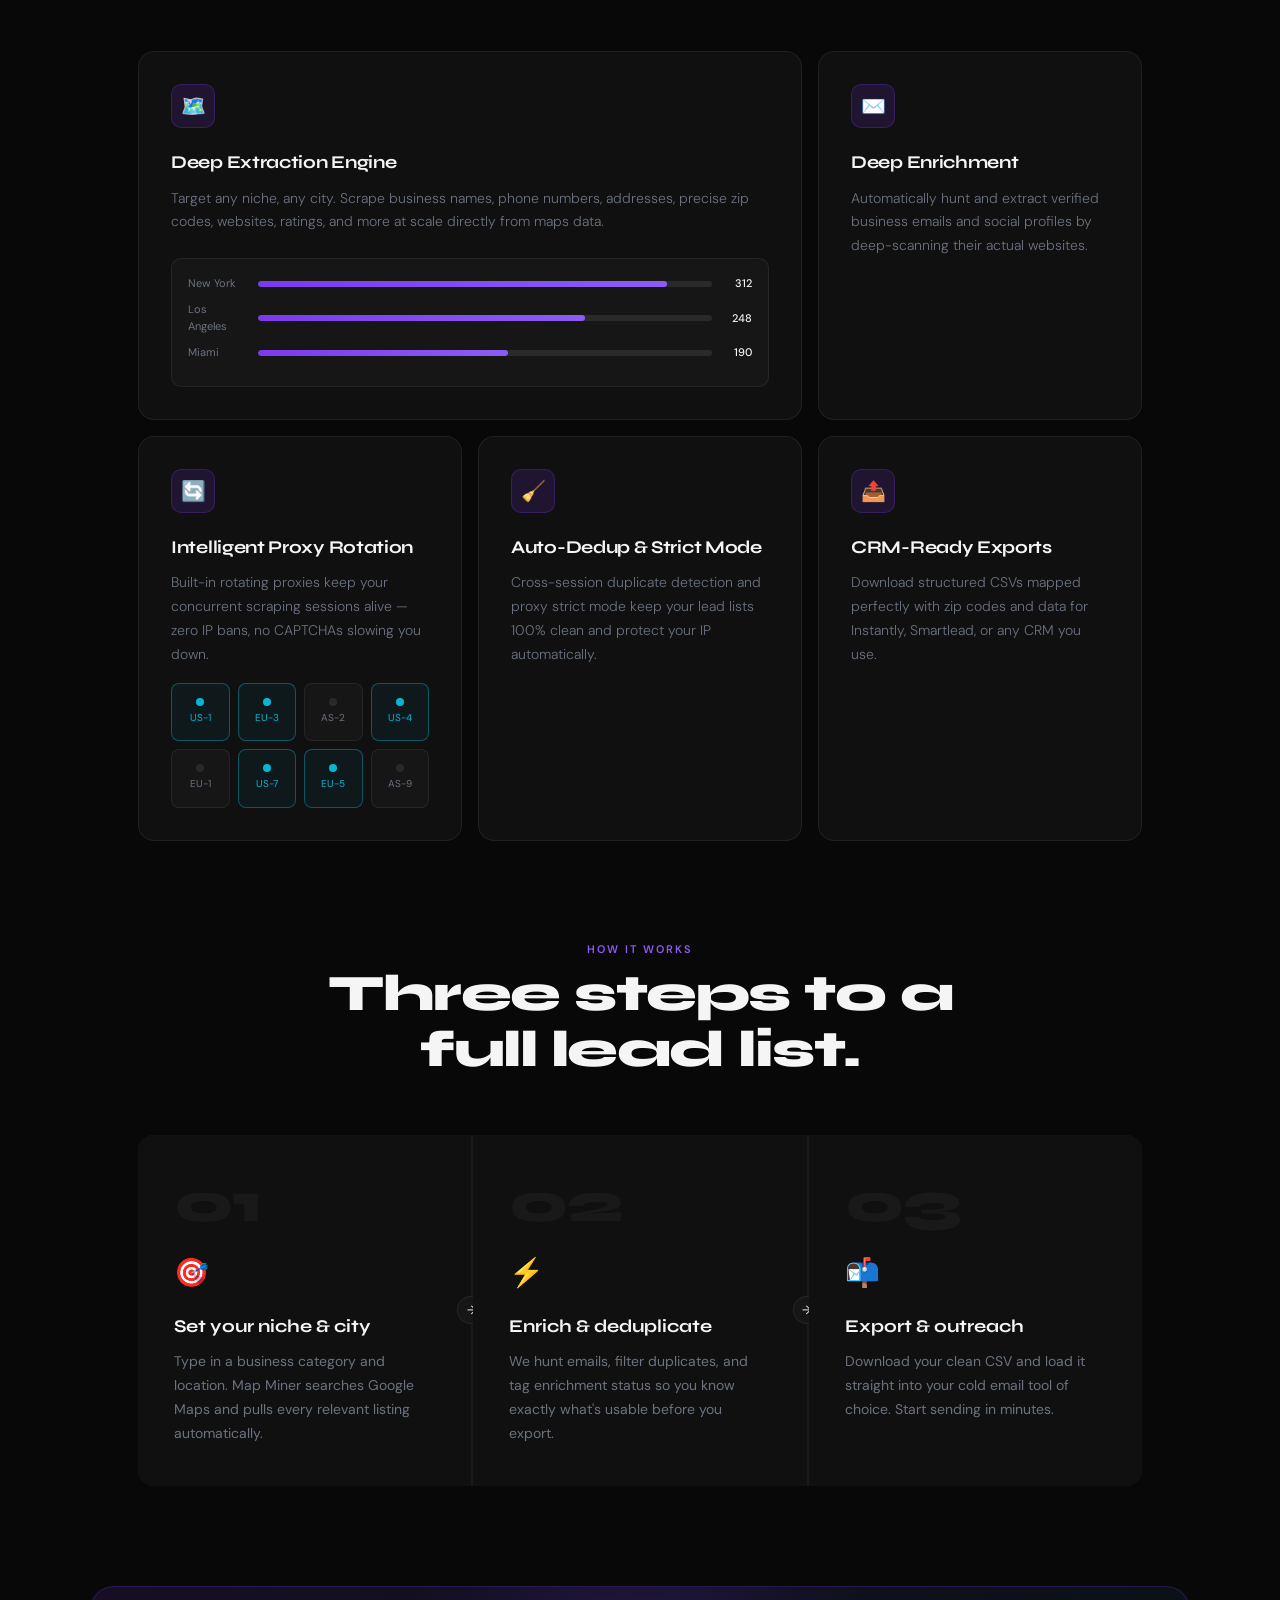
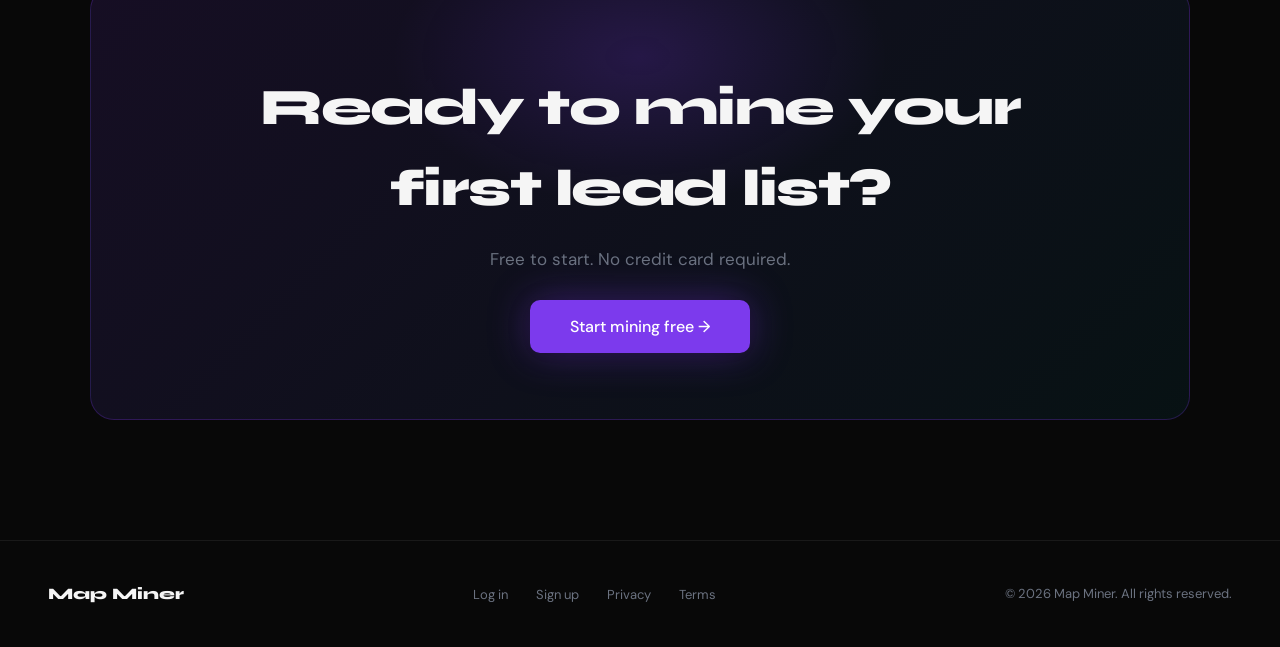
==== commit f34ef318: "UI: Implement Branding Overhaul, New Logo, and dedicated Login/Signup pages" ====
--- a/index.html
+++ b/index.html
@@ -77,10 +77,8 @@
 
     .nav-logo .logo-mark {
       width: 32px; height: 32px;
-      background: var(--violet);
-      border-radius: 8px;
+      object-fit: contain;
       display: flex; align-items: center; justify-content: center;
-      font-size: 14px;
     }
 
     /* LOGO PLACEHOLDER — replace .logo-mark content with <img src="logo.png"> when ready */
@@ -992,9 +990,8 @@
 
   <!-- NAV -->
   <nav>
-    <a href="#" class="nav-logo">
-      <!-- LOGO PLACEHOLDER: replace .logo-mark with <img src="logo.svg" width="32" height="32"> -->
-      <span class="logo-mark">⛏</span>
+    <a href="/" class="nav-logo">
+      <img src="/static/logo.png" alt="Map Miner" class="logo-mark">
       Map Miner
     </a>
     <ul class="nav-links">
@@ -1002,8 +999,8 @@
       <li><a href="#how">How it works</a></li>
     </ul>
     <div class="nav-cta">
-      <a href="/api/auth/login" class="btn-ghost">Log in</a>
-      <a href="/api/auth/login" class="btn-primary">Get started free</a>
+      <a href="/login" class="btn-ghost">Log in</a>
+      <a href="/signup" class="btn-primary">Get started free</a>
     </div>
   </nav>
 
@@ -1034,7 +1031,7 @@
       </div>
 
       <div class="hero-actions">
-        <a href="/api/auth/login" class="btn-hero">Start mining free →</a>
+        <a href="/signup" class="btn-hero">Start mining free →</a>
         <a href="#features" class="btn-hero-outline">See how it works</a>
       </div>
     </div> <!-- /hero-content -->
